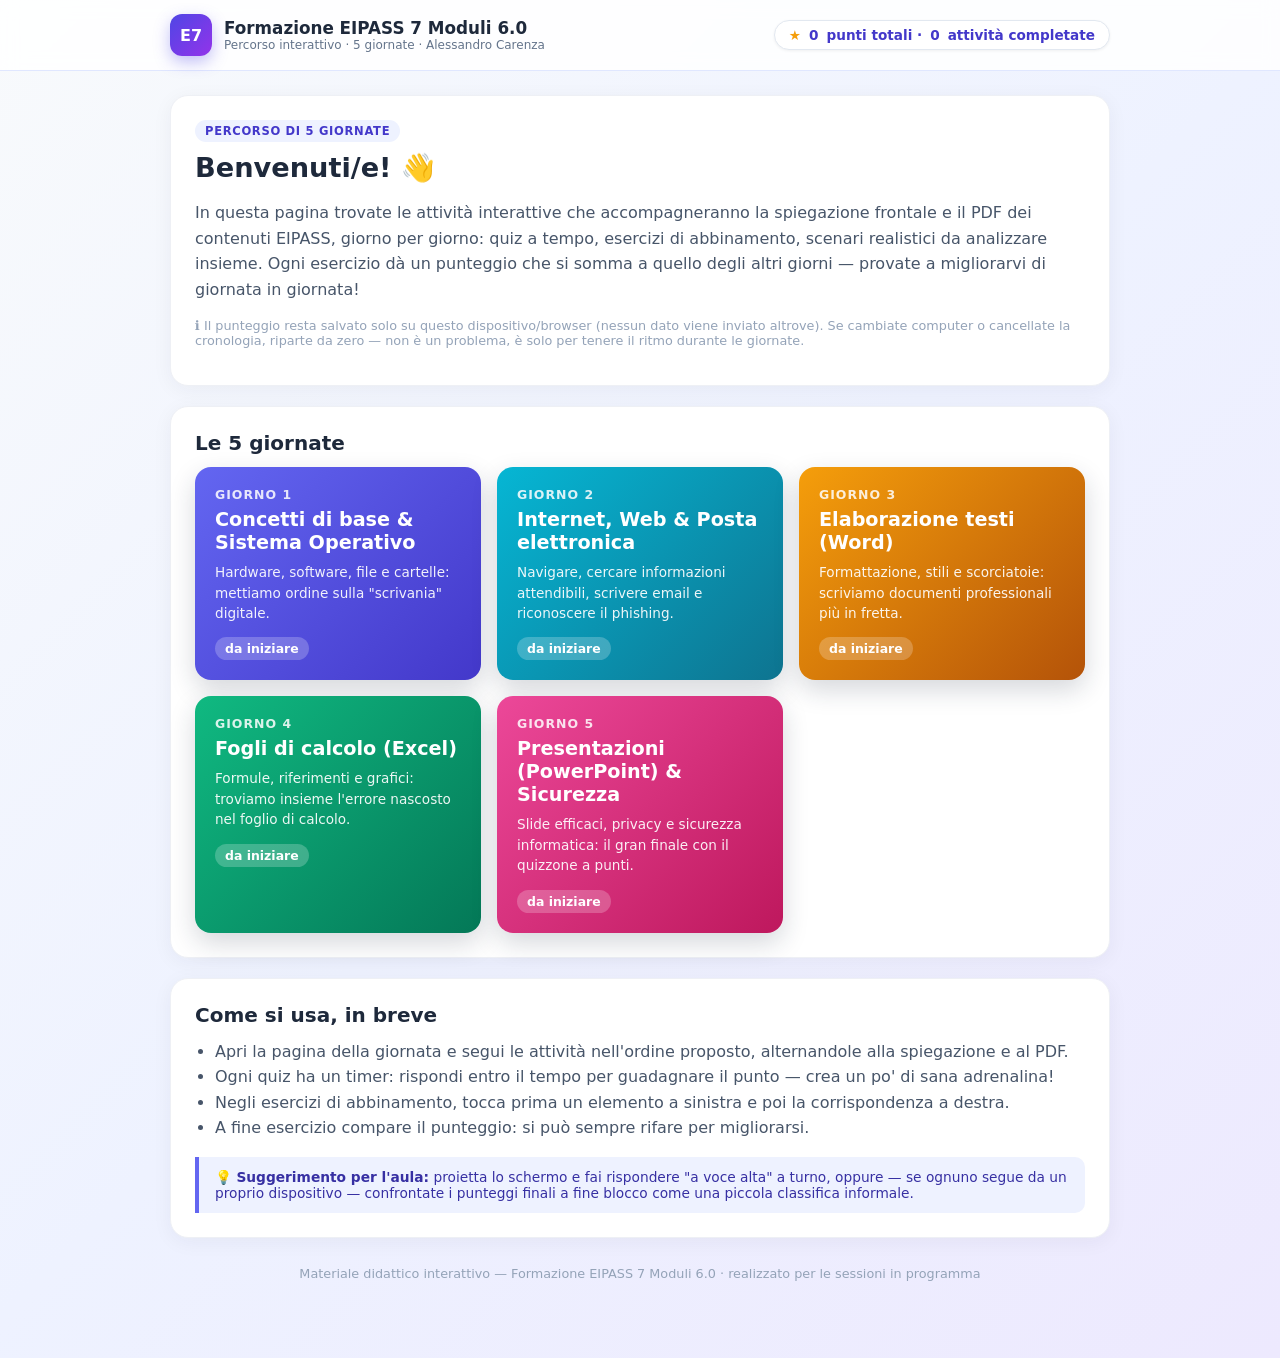
==== formazione-eipass/index.html @ 234a2018 "Add interactive EIPASS 7 Moduli 6.0 training materials for 5-day course Static HTML/JS hub covering " ====
<!DOCTYPE html>
<html lang="it">
<head>
<meta charset="UTF-8">
<meta name="viewport" content="width=device-width, initial-scale=1.0">
<title>Formazione EIPASS 7 Moduli 6.0 — Percorso interattivo</title>
<link rel="stylesheet" href="shared/style.css">
</head>
<body>

<div class="top-bar">
  <div class="top-bar-inner">
    <a href="index.html" class="brand">
      <div class="brand-badge">E7</div>
      <div>
        <div class="brand-title">Formazione EIPASS 7 Moduli 6.0</div>
        <div class="brand-sub">Percorso interattivo · 5 giornate · Alessandro Carenza</div>
      </div>
    </a>
    <div class="score-pill"><span class="star">★</span> <span id="total-score">0</span> punti totali · <span id="total-done">0</span> attività completate</div>
  </div>
</div>

<div class="wrap">

  <div class="card">
    <span class="badge">Percorso di 5 giornate</span>
    <h1>Benvenuti/e! 👋</h1>
    <p class="lead">
      In questa pagina trovate le attività interattive che accompagneranno la spiegazione frontale e il PDF dei contenuti EIPASS,
      giorno per giorno: quiz a tempo, esercizi di abbinamento, scenari realistici da analizzare insieme.
      Ogni esercizio dà un punteggio che si somma a quello degli altri giorni — provate a migliorarvi di giornata in giornata!
    </p>
    <p class="muted" style="margin-top:10px">
      ℹ️ Il punteggio resta salvato solo su questo dispositivo/browser (nessun dato viene inviato altrove).
      Se cambiate computer o cancellate la cronologia, riparte da zero — non è un problema, è solo per tenere il ritmo durante le giornate.
    </p>
  </div>

  <div class="card">
    <h2>Le 5 giornate</h2>
    <div class="day-grid">

      <a class="day-card d1" href="giorno1.html">
        <div class="day-num">Giorno 1</div>
        <div class="day-title">Concetti di base &amp; Sistema Operativo</div>
        <div class="day-desc">Hardware, software, file e cartelle: mettiamo ordine sulla "scrivania" digitale.</div>
        <div class="day-progress" data-day="g1">da iniziare</div>
      </a>

      <a class="day-card d2" href="giorno2.html">
        <div class="day-num">Giorno 2</div>
        <div class="day-title">Internet, Web &amp; Posta elettronica</div>
        <div class="day-desc">Navigare, cercare informazioni attendibili, scrivere email e riconoscere il phishing.</div>
        <div class="day-progress" data-day="g2">da iniziare</div>
      </a>

      <a class="day-card d3" href="giorno3.html">
        <div class="day-num">Giorno 3</div>
        <div class="day-title">Elaborazione testi (Word)</div>
        <div class="day-desc">Formattazione, stili e scorciatoie: scriviamo documenti professionali più in fretta.</div>
        <div class="day-progress" data-day="g3">da iniziare</div>
      </a>

      <a class="day-card d4" href="giorno4.html">
        <div class="day-num">Giorno 4</div>
        <div class="day-title">Fogli di calcolo (Excel)</div>
        <div class="day-desc">Formule, riferimenti e grafici: troviamo insieme l'errore nascosto nel foglio di calcolo.</div>
        <div class="day-progress" data-day="g4">da iniziare</div>
      </a>

      <a class="day-card d5" href="giorno5.html">
        <div class="day-num">Giorno 5</div>
        <div class="day-title">Presentazioni (PowerPoint) &amp; Sicurezza</div>
        <div class="day-desc">Slide efficaci, privacy e sicurezza informatica: il gran finale con il quizzone a punti.</div>
        <div class="day-progress" data-day="g5">da iniziare</div>
      </a>

    </div>
  </div>

  <div class="card">
    <h2>Come si usa, in breve</h2>
    <ul class="lead" style="padding-left: 20px; margin: 0">
      <li>Apri la pagina della giornata e segui le attività nell'ordine proposto, alternandole alla spiegazione e al PDF.</li>
      <li>Ogni quiz ha un timer: rispondi entro il tempo per guadagnare il punto — crea un po' di sana adrenalina!</li>
      <li>Negli esercizi di abbinamento, tocca prima un elemento a sinistra e poi la corrispondenza a destra.</li>
      <li>A fine esercizio compare il punteggio: si può sempre rifare per migliorarsi.</li>
    </ul>
    <div class="tip">
      💡 <strong>Suggerimento per l'aula:</strong> proietta lo schermo e fai rispondere "a voce alta" a turno, oppure — se ognuno segue da un proprio dispositivo — confrontate i punteggi finali a fine blocco come una piccola classifica informale.
    </div>
  </div>

  <p class="muted" style="text-align:center; margin-top: 28px;">
    Materiale didattico interattivo — Formazione EIPASS 7 Moduli 6.0 · realizzato per le sessioni in programma
  </p>

</div>

<script src="shared/score.js"></script>
<script>
  function refreshHeader() {
    const t = EipassScore.totals();
    document.getElementById('total-score').textContent = t.score;
    document.getElementById('total-done').textContent = t.done;

    const dayActivities = {
      g1: ['g1-match-hardware', 'g1-quiz-sistema'],
      g2: ['g2-quiz-phishing', 'g2-match-web'],
      g3: ['g3-match-shortcut', 'g3-quiz-word'],
      g4: ['g4-quiz-excel', 'g4-match-formule'],
      g5: ['g5-quiz-finale', 'g5-match-sicurezza'],
    };
    const all = EipassScore.getAll();
    document.querySelectorAll('.day-progress').forEach(el => {
      const keys = dayActivities[el.dataset.day] || [];
      const done = keys.filter(k => all[k]).length;
      if (done === 0) el.textContent = 'da iniziare';
      else if (done === keys.length) el.textContent = '✓ completata';
      else el.textContent = `${done}/${keys.length} attività fatte`;
    });
  }
  refreshHeader();
</script>
</body>
</html>
---- formazione-eipass/shared/style.css ----
/* Stile condiviso — Formazione EIPASS 7 Moduli 6.0 (Alessandro Carenza) */

* { box-sizing: border-box; }

body {
  margin: 0;
  font-family: -apple-system, BlinkMacSystemFont, "Segoe UI", system-ui, sans-serif;
  background: linear-gradient(135deg, #f8fafc 0%, #eef2ff 50%, #ede9fe 100%);
  color: #1e293b;
  min-height: 100vh;
}

a { color: inherit; }

.wrap {
  max-width: 980px;
  margin: 0 auto;
  padding: 24px 20px 64px;
}

/* HEADER */
.top-bar {
  background: rgba(255,255,255,0.85);
  backdrop-filter: blur(8px);
  border-bottom: 1px solid #e0e7ff;
  position: sticky;
  top: 0;
  z-index: 30;
}
.top-bar-inner {
  max-width: 980px;
  margin: 0 auto;
  padding: 14px 20px;
  display: flex;
  align-items: center;
  justify-content: space-between;
  gap: 12px;
  flex-wrap: wrap;
}
.brand {
  display: flex;
  align-items: center;
  gap: 12px;
  text-decoration: none;
}
.brand-badge {
  width: 42px; height: 42px;
  border-radius: 12px;
  background: linear-gradient(135deg, #4f46e5, #9333ea);
  color: #fff;
  display: flex; align-items: center; justify-content: center;
  font-weight: 700;
  box-shadow: 0 6px 16px rgba(79,70,229,0.35);
  flex-shrink: 0;
}
.brand-title { font-weight: 700; font-size: 1.05rem; color: #1e293b; }
.brand-sub { font-size: 0.75rem; color: #64748b; }

.score-pill {
  display: flex; align-items: center; gap: 8px;
  background: #fff;
  border: 1px solid #e2e8f0;
  border-radius: 999px;
  padding: 6px 14px;
  font-size: 0.85rem;
  font-weight: 600;
  color: #4338ca;
  box-shadow: 0 1px 3px rgba(0,0,0,0.06);
}
.score-pill .star { color: #f59e0b; }

/* CARDS */
.card {
  background: #fff;
  border-radius: 18px;
  border: 1px solid #eef0f5;
  box-shadow: 0 4px 20px rgba(30,41,59,0.05);
  padding: 24px;
}
.card + .card { margin-top: 20px; }

h1 { font-size: 1.7rem; margin: 0 0 6px; }
h2 { font-size: 1.25rem; margin: 0 0 12px; }
h3 { font-size: 1.05rem; margin: 0 0 8px; }
.lead { color: #475569; line-height: 1.6; }

.badge {
  display: inline-block;
  font-size: 0.72rem;
  font-weight: 700;
  text-transform: uppercase;
  letter-spacing: 0.06em;
  padding: 4px 10px;
  border-radius: 999px;
  background: #eef2ff;
  color: #4338ca;
  margin-bottom: 10px;
}
.badge.green { background: #ecfdf5; color: #047857; }
.badge.amber { background: #fffbeb; color: #b45309; }
.badge.rose { background: #fff1f2; color: #be123c; }

/* BUTTONS */
.btn {
  display: inline-flex;
  align-items: center;
  gap: 8px;
  border: none;
  border-radius: 12px;
  padding: 11px 20px;
  font-size: 0.95rem;
  font-weight: 600;
  cursor: pointer;
  transition: transform 0.12s ease, box-shadow 0.12s ease, background 0.12s ease;
  text-decoration: none;
}
.btn-primary {
  background: linear-gradient(135deg, #4f46e5, #7c3aed);
  color: #fff;
  box-shadow: 0 8px 20px rgba(79,70,229,0.3);
}
.btn-primary:hover { transform: translateY(-1px); box-shadow: 0 10px 26px rgba(79,70,229,0.4); }
.btn-secondary {
  background: #f1f5f9;
  color: #334155;
}
.btn-secondary:hover { background: #e2e8f0; }
.btn:disabled { opacity: 0.45; cursor: not-allowed; transform: none !important; }

/* DAY GRID (index) */
.day-grid {
  display: grid;
  grid-template-columns: repeat(auto-fill, minmax(260px, 1fr));
  gap: 16px;
  margin-top: 8px;
}
.day-card {
  display: block;
  text-decoration: none;
  border-radius: 16px;
  padding: 20px;
  color: #fff;
  position: relative;
  overflow: hidden;
  min-height: 150px;
  box-shadow: 0 10px 26px rgba(30,41,59,0.18);
  transition: transform 0.15s ease;
}
.day-card:hover { transform: translateY(-3px); }
.day-card .day-num { font-size: 0.78rem; opacity: 0.85; font-weight: 700; letter-spacing: 0.08em; text-transform: uppercase; }
.day-card .day-title { font-size: 1.2rem; font-weight: 700; margin: 6px 0 8px; }
.day-card .day-desc { font-size: 0.85rem; opacity: 0.92; line-height: 1.5; }
.day-card .day-progress {
  margin-top: 14px;
  font-size: 0.78rem;
  font-weight: 700;
  background: rgba(255,255,255,0.22);
  display: inline-block;
  padding: 4px 10px;
  border-radius: 999px;
}
.d1 { background: linear-gradient(135deg, #6366f1, #4338ca); }
.d2 { background: linear-gradient(135deg, #06b6d4, #0e7490); }
.d3 { background: linear-gradient(135deg, #f59e0b, #b45309); }
.d4 { background: linear-gradient(135deg, #10b981, #047857); }
.d5 { background: linear-gradient(135deg, #ec4899, #be185d); }

/* ACTIVITY BLOCKS */
.activity {
  border: 1px solid #eef0f5;
  border-radius: 16px;
  padding: 20px;
  margin-top: 16px;
}
.activity-head {
  display: flex;
  align-items: center;
  justify-content: space-between;
  gap: 12px;
  flex-wrap: wrap;
  margin-bottom: 14px;
}
.timer-bar-track {
  height: 8px;
  border-radius: 999px;
  background: #e2e8f0;
  overflow: hidden;
  margin: 10px 0 18px;
}
.timer-bar-fill {
  height: 100%;
  border-radius: 999px;
  background: linear-gradient(90deg, #4f46e5, #7c3aed);
  width: 100%;
  transition: width 0.1s linear, background 0.3s ease;
}
.timer-bar-fill.warn { background: linear-gradient(90deg, #f59e0b, #d97706); }
.timer-bar-fill.danger { background: linear-gradient(90deg, #ef4444, #b91c1c); }

/* SCENARIO MOCKUPS */
.scenario {
  border: 1px solid #e2e8f0;
  border-radius: 12px;
  overflow: hidden;
  margin-bottom: 16px;
  background: #f8fafc;
}
.scenario-bar {
  background: #1e293b;
  color: #cbd5e1;
  font-size: 0.74rem;
  padding: 7px 12px;
  display: flex;
  align-items: center;
  gap: 8px;
}
.scenario-bar .dot { width: 9px; height: 9px; border-radius: 50%; display: inline-block; }
.scenario-body { padding: 14px 16px; font-size: 0.9rem; line-height: 1.55; }
.scenario-body table { width: 100%; border-collapse: collapse; font-size: 0.85rem; }
.scenario-body td, .scenario-body th { border: 1px solid #cbd5e1; padding: 6px 10px; text-align: left; }
.scenario-body th { background: #e2e8f0; font-weight: 700; }
.mail-row { display: flex; justify-content: space-between; font-size: 0.82rem; color: #64748b; margin-bottom: 6px; }
.mail-from { font-weight: 700; color: #1e293b; }

/* QUIZ OPTIONS */
.opt-list { display: grid; gap: 10px; margin-top: 6px; }
.opt-btn {
  text-align: left;
  border: 2px solid #e2e8f0;
  background: #fff;
  border-radius: 12px;
  padding: 13px 16px;
  font-size: 0.92rem;
  cursor: pointer;
  transition: all 0.12s ease;
  color: #334155;
}
.opt-btn:hover:not(:disabled) { border-color: #a5b4fc; background: #eef2ff; }
.opt-btn.correct { border-color: #10b981; background: #ecfdf5; color: #047857; font-weight: 700; }
.opt-btn.wrong { border-color: #ef4444; background: #fef2f2; color: #b91c1c; font-weight: 700; }
.opt-btn:disabled { cursor: default; }

.feedback-box {
  margin-top: 14px;
  padding: 13px 16px;
  border-radius: 12px;
  font-size: 0.88rem;
  line-height: 1.55;
  display: none;
}
.feedback-box.show { display: block; }
.feedback-box.ok { background: #ecfdf5; color: #047857; border: 1px solid #a7f3d0; }
.feedback-box.ko { background: #fef2f2; color: #b91c1c; border: 1px solid #fecaca; }

.progress-line {
  display: flex; align-items: center; justify-content: space-between;
  font-size: 0.8rem; color: #64748b; font-weight: 600;
}

/* MATCHING */
.match-grid { display: grid; grid-template-columns: 1fr 1fr; gap: 24px; margin-top: 6px; }
@media (max-width: 620px) { .match-grid { grid-template-columns: 1fr; } }
.match-col-title { font-size: 0.74rem; text-transform: uppercase; letter-spacing: 0.07em; color: #94a3b8; font-weight: 700; margin-bottom: 10px; }
.match-item {
  display: block; width: 100%;
  text-align: left;
  border: 2px solid #e2e8f0;
  background: #fff;
  border-radius: 12px;
  padding: 12px 15px;
  font-size: 0.88rem;
  margin-bottom: 9px;
  cursor: pointer;
  transition: all 0.12s ease;
  color: #334155;
}
.match-item:hover:not(:disabled) { border-color: #a5b4fc; }
.match-item.selected { border-color: #6366f1; background: #eef2ff; box-shadow: 0 0 0 3px rgba(99,102,241,0.18); }
.match-item.matched { border-color: #10b981; background: #ecfdf5; color: #047857; cursor: default; opacity: 0.75; }
.match-item.shake { animation: shake 0.4s; border-color: #ef4444; }
@keyframes shake {
  0%, 100% { transform: translateX(0); }
  20%, 60% { transform: translateX(-6px); }
  40%, 80% { transform: translateX(6px); }
}

/* RESULT SCREEN */
.result-box { text-align: center; padding: 28px 14px; }
.result-score { font-size: 2.6rem; font-weight: 800; background: linear-gradient(135deg,#4f46e5,#9333ea); -webkit-background-clip: text; background-clip: text; color: transparent; }
.result-msg { font-size: 1rem; color: #475569; margin-top: 6px; }

/* MISC */
.kbd { font-family: ui-monospace, SFMono-Regular, Menlo, monospace; background: #1e293b; color: #e2e8f0; padding: 2px 7px; border-radius: 5px; font-size: 0.82em; }
.tip {
  border-left: 4px solid #6366f1;
  background: #eef2ff;
  border-radius: 0 10px 10px 0;
  padding: 12px 16px;
  font-size: 0.86rem;
  color: #3730a3;
  margin-top: 16px;
}
.footer-nav { display: flex; justify-content: space-between; margin-top: 28px; gap: 12px; flex-wrap: wrap; }
.muted { color: #94a3b8; font-size: 0.8rem; }
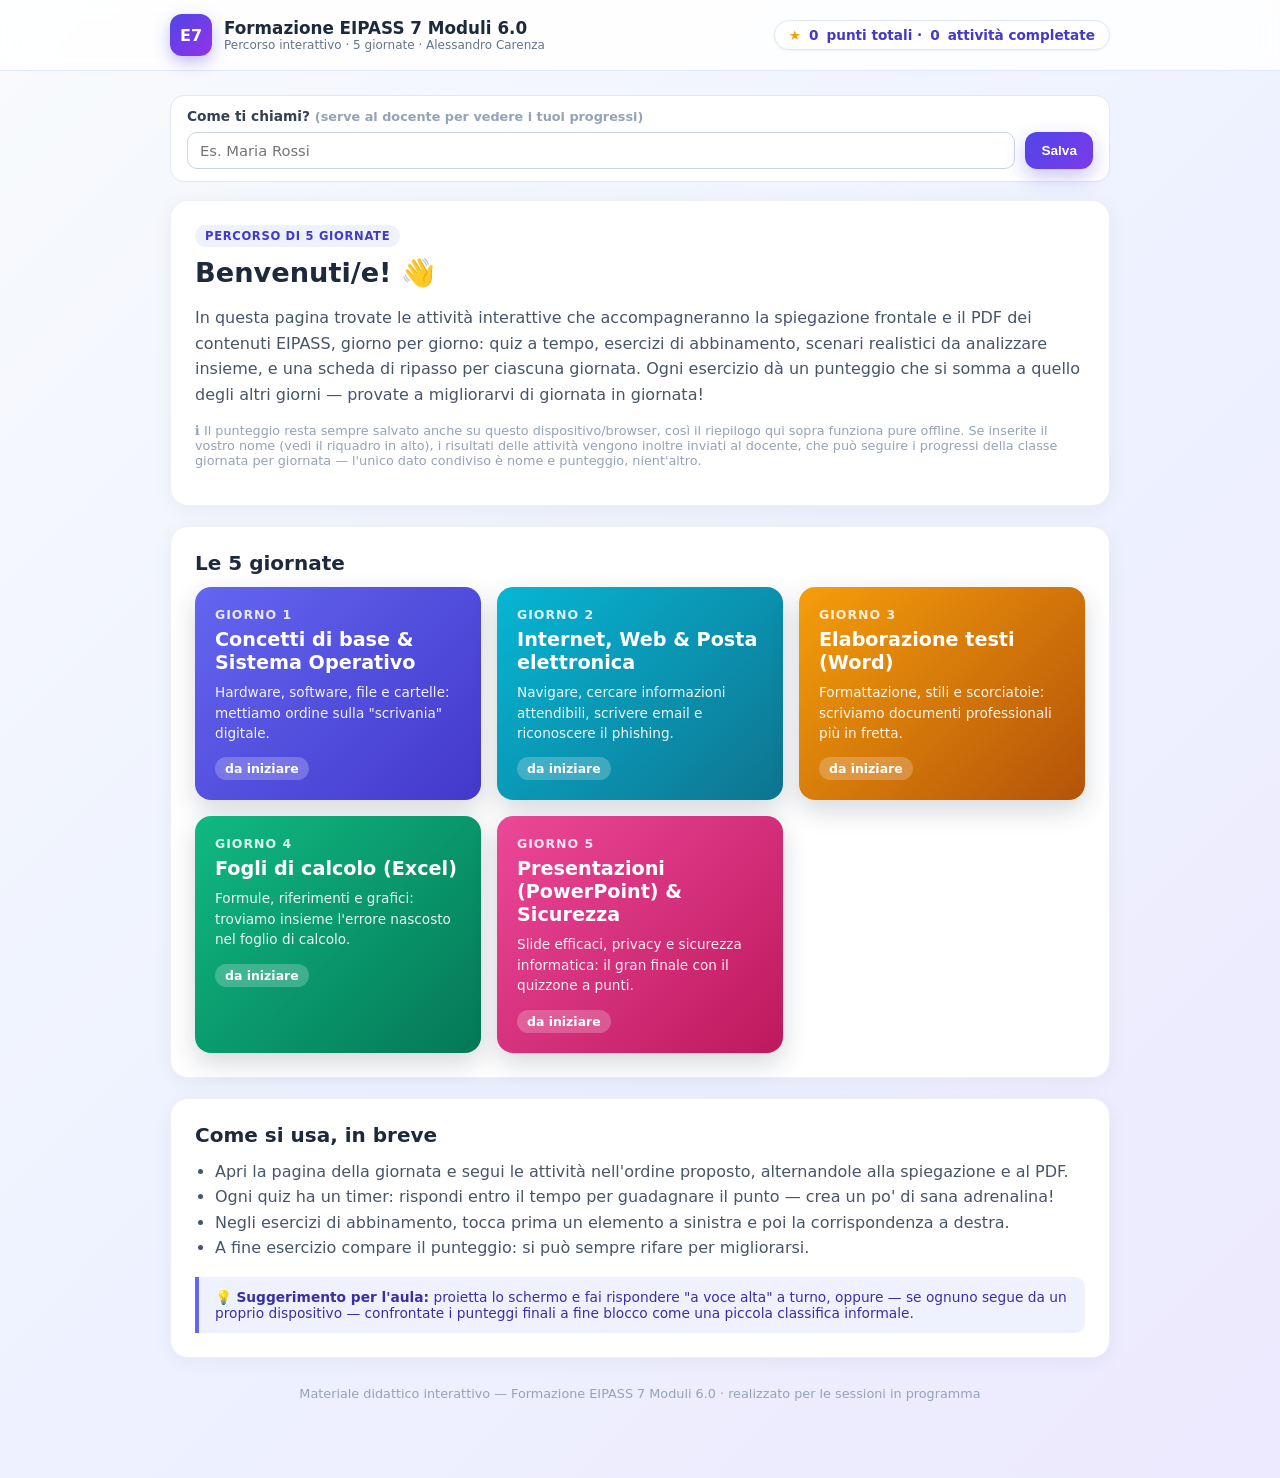
==== commit 9bd93596: "Aumenta i tempi dei quiz, aggiunge pannello docente in tempo reale e amplia i contenuti delle 5 gior" ====
--- a/formazione-eipass/index.html
+++ b/formazione-eipass/index.html
@@ -23,17 +23,22 @@
 
 <div class="wrap">
 
+  <div id="name-bar" class="name-bar"></div>
+
   <div class="card">
     <span class="badge">Percorso di 5 giornate</span>
     <h1>Benvenuti/e! 👋</h1>
     <p class="lead">
       In questa pagina trovate le attività interattive che accompagneranno la spiegazione frontale e il PDF dei contenuti EIPASS,
-      giorno per giorno: quiz a tempo, esercizi di abbinamento, scenari realistici da analizzare insieme.
-      Ogni esercizio dà un punteggio che si somma a quello degli altri giorni — provate a migliorarvi di giornata in giornata!
+      giorno per giorno: quiz a tempo, esercizi di abbinamento, scenari realistici da analizzare insieme, e una scheda di
+      ripasso per ciascuna giornata. Ogni esercizio dà un punteggio che si somma a quello degli altri giorni — provate a
+      migliorarvi di giornata in giornata!
     </p>
     <p class="muted" style="margin-top:10px">
-      ℹ️ Il punteggio resta salvato solo su questo dispositivo/browser (nessun dato viene inviato altrove).
-      Se cambiate computer o cancellate la cronologia, riparte da zero — non è un problema, è solo per tenere il ritmo durante le giornate.
+      ℹ️ Il punteggio resta sempre salvato anche su questo dispositivo/browser, così il riepilogo qui sopra funziona pure
+      offline. Se inserite il vostro nome (vedi il riquadro in alto), i risultati delle attività vengono inoltre inviati
+      al docente, che può seguire i progressi della classe giornata per giornata — l'unico dato condiviso è nome e punteggio,
+      nient'altro.
     </p>
   </div>
 
@@ -99,18 +104,21 @@
 </div>
 
 <script src="shared/score.js"></script>
+<script src="shared/cloud-score.js"></script>
 <script>
+  CloudScore.mountNameBar(document.getElementById('name-bar'));
+
   function refreshHeader() {
     const t = EipassScore.totals();
     document.getElementById('total-score').textContent = t.score;
     document.getElementById('total-done').textContent = t.done;
 
     const dayActivities = {
-      g1: ['g1-match-hardware', 'g1-quiz-sistema'],
-      g2: ['g2-quiz-phishing', 'g2-match-web'],
-      g3: ['g3-match-shortcut', 'g3-quiz-word'],
-      g4: ['g4-quiz-excel', 'g4-match-formule'],
-      g5: ['g5-quiz-finale', 'g5-match-sicurezza'],
+      g1: ['g1-match-hardware', 'g1-quiz-sistema', 'g1-match-filetypes'],
+      g2: ['g2-quiz-phishing', 'g2-match-web', 'g2-quiz-netiquette'],
+      g3: ['g3-match-shortcut', 'g3-quiz-word', 'g3-match-strumenti'],
+      g4: ['g4-quiz-excel', 'g4-match-formule', 'g4-match-strumenti'],
+      g5: ['g5-quiz-finale', 'g5-match-sicurezza', 'g5-match-abitudini'],
     };
     const all = EipassScore.getAll();
     document.querySelectorAll('.day-progress').forEach(el => {
--- a/formazione-eipass/shared/style.css
+++ b/formazione-eipass/shared/style.css
@@ -301,4 +301,68 @@
   margin-top: 16px;
 }
 .footer-nav { display: flex; justify-content: space-between; margin-top: 28px; gap: 12px; flex-wrap: wrap; }
+
+/* NOME ALLIEVO / INVIO PUNTEGGI AL DOCENTE */
+.name-bar {
+  background: #fff;
+  border: 1px solid #e2e8f0;
+  border-radius: 14px;
+  padding: 12px 16px;
+  margin-bottom: 18px;
+  font-size: 0.86rem;
+  color: #475569;
+  display: flex;
+  align-items: center;
+  gap: 12px;
+  flex-wrap: wrap;
+}
+.name-greeting strong { color: #1e293b; }
+.name-edit-btn {
+  border: 1px solid #e2e8f0;
+  background: #f8fafc;
+  color: #4338ca;
+  font-size: 0.78rem;
+  font-weight: 600;
+  border-radius: 999px;
+  padding: 4px 12px;
+  cursor: pointer;
+}
+.name-edit-btn:hover { background: #eef2ff; }
+.name-form { width: 100%; }
+.name-form label { display: block; font-weight: 600; color: #334155; margin-bottom: 8px; }
+.name-form-row { display: flex; gap: 10px; flex-wrap: wrap; }
+.name-form-row input {
+  flex: 1;
+  min-width: 200px;
+  border: 1px solid #cbd5e1;
+  border-radius: 10px;
+  padding: 9px 12px;
+  font-size: 0.92rem;
+  font-family: inherit;
+}
+.name-form-row input:focus { outline: 2px solid #c7d2fe; border-color: #6366f1; }
+.btn-sm { padding: 9px 16px; font-size: 0.85rem; }
+
+/* PANNELLO DOCENTE */
+.teacher-toolbar { display: flex; align-items: center; justify-content: space-between; gap: 12px; flex-wrap: wrap; margin-bottom: 16px; }
+.teacher-tabs { display: flex; gap: 8px; flex-wrap: wrap; }
+.teacher-tab {
+  border: 1px solid #e2e8f0;
+  background: #fff;
+  color: #475569;
+  font-weight: 600;
+  font-size: 0.85rem;
+  border-radius: 999px;
+  padding: 7px 16px;
+  cursor: pointer;
+}
+.teacher-tab.active { background: linear-gradient(135deg, #4f46e5, #7c3aed); color: #fff; border-color: transparent; }
+.teacher-status { font-size: 0.8rem; color: #94a3b8; }
+.teacher-table { width: 100%; border-collapse: collapse; font-size: 0.88rem; }
+.teacher-table th, .teacher-table td { text-align: left; padding: 10px 12px; border-bottom: 1px solid #eef0f5; }
+.teacher-table th { color: #64748b; font-size: 0.75rem; text-transform: uppercase; letter-spacing: 0.05em; }
+.teacher-table tr:last-child td { border-bottom: none; }
+.teacher-bar-track { background: #eef0f5; border-radius: 999px; height: 8px; width: 100%; overflow: hidden; }
+.teacher-bar-fill { height: 100%; border-radius: 999px; background: linear-gradient(90deg, #4f46e5, #9333ea); }
+.teacher-empty { text-align: center; color: #94a3b8; padding: 32px 14px; }
 .muted { color: #94a3b8; font-size: 0.8rem; }
